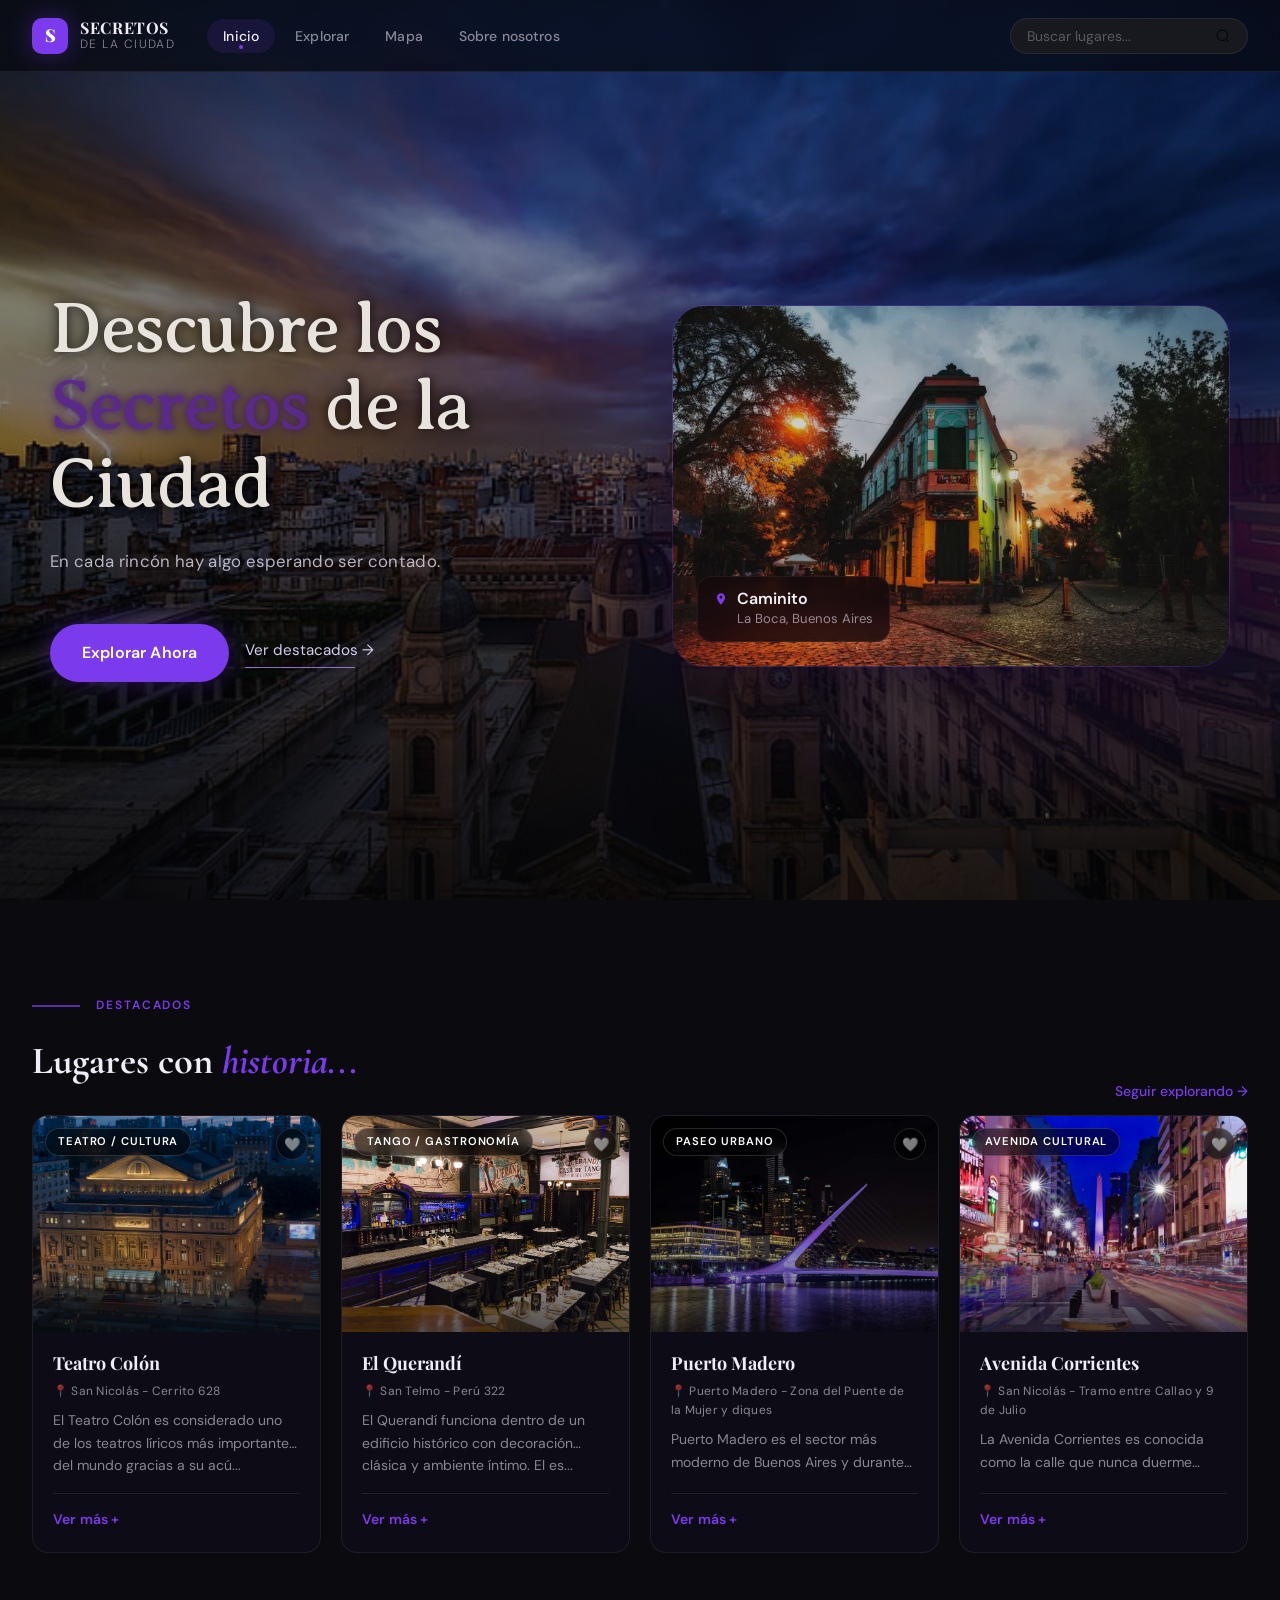
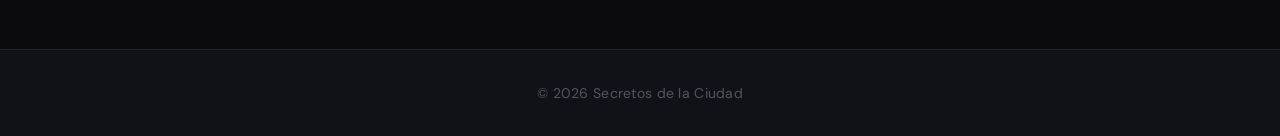
==== index.html @ b1a50df4 "chore: import academic project base for Edinburgh adaptation" ====
<!DOCTYPE html>
<html lang="es">
<head>
    <meta charset="UTF-8">
    <meta name="viewport" content="width=device-width, initial-scale=1.0">
    <title>Secretos de la Ciudad | Inicio</title>
    <link rel="stylesheet" href="./styles/global.css">
    <link rel="stylesheet" href="./styles/hero.css">
    <link rel="stylesheet" href="./styles/carousel.css">
    <link rel="stylesheet" href="./styles/modal.css">
    <link rel="icon" href="assets/favicon(2).svg" type="image/svg+xml">
</head>
<body>

  <!-- ===== HEADER / NAV PRINCIPAL ===== -->
  <header class="site-header">
    <a href="/" class="brand" aria-label="Ir al inicio — Secretos de la Ciudad">
      <span class="brand__icon" aria-hidden="true"></span>
      <span class="brand__name">
        <strong>Secretos</strong>
        <span>de la Ciudad</span>
      </span>
    </a>

    <!-- ===== Navegación principal ===== -->
    <nav class="main-nav" aria-label="Navegación principal">
      
      <ul class="main-nav__list">
        <li><a href="index.html" class="main-nav__link main-nav__link--active" aria-current="page">Inicio</a></li>
        <li><a href="pages/places.html" class="main-nav__link">Explorar</a></li>
        <li><a href="pages/map.html" class="main-nav__link">Mapa</a></li>
        <li><a href="pages/about.html" class="main-nav__link">Sobre nosotros</a></li>
      </ul>
    </nav>

    <!-- ===== Barra de búsqueda ===== -->
    <form class="site-search" role="search" action="#" method="get">

      <label for="search-input" class="sr-only">Buscar lugares</label>
      <input
        id="search-input"
        type="search"
        name="q"
        class="site-search__input"
        placeholder="Buscar lugares..."
        autocomplete="off"
      />
      <button type="submit" class="site-search__btn" aria-label="Buscar">
        <span class="icon icon--search" aria-hidden="true"></span>
      </button>
    </form>
  </header>

  
  <main class="site-layout">
 
    <!-- ═══ HERO ═══ -->
    <section class="hero">
      <img class="hero__bg"
      src="./assets/images/hero-bg.jpg"
      alt=""
      aria-hidden="true"
      />
      <span class="hero__overlay hero__overlay--dark" aria-hidden="true"></span>
      <span class="hero__overlay hero__overlay--purple" aria-hidden="true"></span>
 
      <article class="hero__container">
        <header class="hero__content">
          <h1 class="hero__title">
            Descubre los <em class="hero__title-highlight">Secretos</em> de la Ciudad
          </h1>
 
          <p class="hero__description">
             En cada rincón hay algo esperando ser contado.
          </p>
 
          <nav class="hero__actions" aria-label="Acciones principales">
            <a href="/pages/places.html" class="hero__btn hero__btn--primary">
              Explorar Ahora
            </a>
            <a href="#lugares-destacados" class="hero__link">
              Ver destacados →
            </a>
          </nav>
        </header>

        <figure class="hero__visual">
          <img
            class="hero__card-image"
            src="./assets/images/caminito.jpg"
            alt="Vista nocturna de esquina emblemática de Caminito, La Boca, Buenos Aires">
          
          <figcaption class="hero__card-info">
            <svg class="hero__card-icon" xmlns="http://www.w3.org/2000/svg" viewBox="0 0 24 24" fill="currentColor" width="14" height="14" aria-hidden="true">
              <path d="M12 2C8.13 2 5 5.13 5 9c0 5.25 7 13 7 13s7-7.75 7-13c0-3.87-3.13-7-7-7zm0 9.5c-1.38 0-2.5-1.12-2.5-2.5s1.12-2.5 2.5-2.5 2.5 1.12 2.5 2.5-1.12 2.5-2.5 2.5z"/>
            </svg>
            <h2>
              Caminito
            </h2>
            <p> La Boca, Buenos Aires </p>
          </figcaption>

        </figure>
      </article>
    </section>
 
    <!-- ═══ FEATURED ═══ -->
    <section class="featured" id="lugares-destacados">
      <article class="featured__container">

        <header class="featured__eyebrow">
          <hr class="featured__eyebrow-line" aria-hidden="true" />
          <span class="featured__eyebrow-label">Destacados</span>
        </header>
 
        <header class="featured__heading">
          <h2 class="featured__title">
            Lugares con <em class="featured__title-highlight">historia...</em>
          </h2>
          <a class="featured__cta" href="/pages/places.html" role="button">Seguir explorando →</a>
        </header>
 
        <nav class="featured__carousel" aria-label="Carrusel de lugares">
          <button class="featured__carousel-btn featured__carousel-btn--prev" id="carousel-prev" aria-label="Anterior" disabled>
            <svg xmlns="http://www.w3.org/2000/svg" viewBox="0 0 24 24" fill="none" stroke="currentColor" stroke-width="2.5" width="18" height="18" aria-hidden="true"><polyline points="15 18 9 12 15 6"/></svg>
          </button>
          <div
              class="featured__grid"
              id="contenedor-cards-index"
            ></div>
          <button class="featured__carousel-btn featured__carousel-btn--next" id="carousel-next" aria-label="Siguiente">
            <svg xmlns="http://www.w3.org/2000/svg" viewBox="0 0 24 24" fill="none" stroke="currentColor" stroke-width="2.5" width="18" height="18" aria-hidden="true"><polyline points="9 18 15 12 9 6"/></svg>
          </button>
        </nav>
      </article>
    </section>
    
  </main>
  
    <div
      class="place-modal"
      id="placeModal"
      role="dialog"
      aria-modal="true"
      aria-hidden="true"
    >
      <div class="place-modal__content" id="placeModalContent"></div>
    </div>
  <!-- ===== FOOTER ===== -->
  <footer class="site-footer">
    <p class="site-footer__copy">
      &copy; <time datetime="2026">2026</time> Secretos de la Ciudad
    </p>
  </footer>

<script src="./scripts/places.js"></script>
<script src="./scripts/places-modal.js"></script>
<script src="./scripts/search-bar.js"></script>
</body>
</html>
---- styles/global.css ----
/* ────────────────────────────────────────────────────────────
   0. FUENTES
   ──────────────────────────────────────────────────────────── */
@import url('https://fonts.googleapis.com/css2?family=Playfair+Display:ital,wght@0,700;0,900;1,700&family=DM+Sans:wght@300;400;500;600&family=Special+Elite&family=Averia+Serif+Libre&family=Cormorant+Garamond:wght@400;500;600;700&family=Alegreya:wght@400;500;700&display=swap');

/* ────────────────────────────────────────────────────────────
   1. CUSTOM PROPERTIES (Design Tokens)
   ──────────────────────────────────────────────────────────── */
:root {
  /* Colores */
  --color-bg:          #0a0a0f;
  --color-surface:     #111118;
  --color-surface-2:   #18181f;
  --color-border:      rgba(255, 255, 255, 0.07);

  --color-purple:      #7c3aed;
  --color-purple-mid:  #6d28d9;
  --color-purple-glow: rgba(124, 58, 237, 0.35);
  --color-purple-soft: rgba(124, 58, 237, 0.12);

  --color-text:        #f0edf8;
  --color-text-muted:  rgba(240, 237, 248, 0.55);
  --color-text-faint:  rgba(240, 237, 248, 0.30);

  --color-white:       #ffffff;

  /* Tipografía */
  --font-display: 'Playfair Display', Georgia, serif;
  --font-body:    'DM Sans', sans-serif;

  --text-xs:   0.75rem;
  --text-sm:   0.875rem;
  --text-base: 1rem;
  --text-lg:   1.125rem;
  --text-xl:   1.25rem;
  --text-2xl:  1.5rem;
  --text-3xl:  1.875rem;
  --text-4xl:  2.25rem;
  --text-5xl:  3rem;
  --text-6xl:  4rem;

  /* Espaciado */
  --space-1:  0.25rem;
  --space-2:  0.5rem;
  --space-3:  0.75rem;
  --space-4:  1rem;
  --space-5:  1.25rem;
  --space-6:  1.5rem;
  --space-8:  2rem;
  --space-10: 2.5rem;
  --space-12: 3rem;
  --space-16: 4rem;
  --space-20: 5rem;
  --space-24: 6rem;

  /* Bordes */
  --radius-sm: 6px;
  --radius-md: 10px;
  --radius-lg: 16px;
  --radius-xl: 24px;
  --radius-full: 9999px;

  /* Sombras */
  --shadow-sm:     0 1px 3px rgba(0, 0, 0, 0.4);
  --shadow-md:     0 4px 16px rgba(0, 0, 0, 0.5);
  --shadow-lg:     0 8px 32px rgba(0, 0, 0, 0.6);
  --shadow-purple: 0 0 24px var(--color-purple-glow);

  /* Transiciones */
  --transition-fast:   150ms ease;
  --transition-base:   250ms ease;
  --transition-slow:   400ms ease;

  /* Layout */
  --max-width:    1280px;
  --header-h:     72px;
}

/* ────────────────────────────────────────────────────────────
   2. RESET & BASE
   ──────────────────────────────────────────────────────────── */
*, *::before, *::after {
  box-sizing: border-box;
  margin: 0;
  padding: 0;
}

html {
  scroll-behavior: smooth;
  -webkit-font-smoothing: antialiased;
  -moz-osx-font-smoothing: grayscale;
}

body {
  background-color: var(--color-bg);
  color: var(--color-text);
  font-family: var(--font-body);
  font-size: var(--text-base);
  line-height: 1.6;
  min-height: 100vh;
}

img, video, svg {
  display: block;
  max-width: 100%;
}

a {
  color: inherit;
  text-decoration: none;
}

ul, ol {
  list-style: none;
}

button {
  cursor: pointer;
  border: none;
  background: none;
  font-family: inherit;
  color: inherit;
}

address {
  font-style: normal;
}

/* Accesibilidad: ocultar visualmente pero mantener para lectores de pantalla */
.sr-only {
  position: absolute;
  width: 1px;
  height: 1px;
  padding: 0;
  overflow: hidden;
  clip: rect(0, 0, 0, 0);
  white-space: nowrap;
  border: 0;
}

/* ────────────────────────────────────────────────────────────
   3. LAYOUT COMPARTIDO
   ──────────────────────────────────────────────────────────── */
.site-layout {
  display: flex;
  flex-direction: column;
  gap: 0;
}

.container {
  width: 100%;
  max-width: var(--max-width);
  margin-inline: auto;
  padding-inline: var(--space-6);
}

/* ────────────────────────────────────────────────────────────
   4. SITE HEADER (compartido en todas las páginas)
   ──────────────────────────────────────────────────────────── */
.site-header {
  position: fixed;
  top: 0;
  left: 0;
  right: 0;
  z-index: 100;
  height: var(--header-h);
  display: flex;
  align-items: center;
  gap: var(--space-8);
  padding-inline: var(--space-8);
  background: rgba(10, 10, 15, 0.75);
  backdrop-filter: blur(18px) saturate(1.4);
  -webkit-backdrop-filter: blur(18px) saturate(1.4);
  border-bottom: 1px solid var(--color-border);
}

/* ── Brand / Logo ── */
.brand {
  display: flex;
  align-items: center;
  gap: var(--space-3);
  flex-shrink: 0;
  transition: opacity var(--transition-base);
}
.brand:hover { opacity: 0.85; }

.brand__icon {
  width: 36px;
  height: 36px;
  border-radius: var(--radius-md);
  background: var(--color-purple);
  display: flex;
  align-items: center;
  justify-content: center;
  font-size: var(--text-lg);
  font-weight: 700;
  color: var(--color-white);
  font-family: var(--font-display);
  box-shadow: var(--shadow-purple);
  /* Letra "S" como contenido generado */
  position: relative;
}
.brand__icon::after {
  content: 'S';
  position: absolute;
  font-family: var(--font-display);
  font-weight: 900;
  font-size: 1.1rem;
  color: white;
}

.brand__name {
  display: flex;
  flex-direction: column;
  line-height: 1.15;
}
.brand__name strong {
  font-family: var(--font-display);
  font-size: var(--text-base);
  font-weight: 700;
  color: var(--color-text);
  text-transform: uppercase;
  letter-spacing: 0.04em;
}
.brand__name span {
  font-size: var(--text-xs);
  font-weight: 300;
  color: var(--color-text-muted);
  letter-spacing: 0.12em;
  text-transform: uppercase;
}

/* ── Navegación principal ── */
.main-nav {
  flex: 1;
}
.main-nav__list {
  display: flex;
  align-items: center;
  gap: var(--space-1);
}
.main-nav__link {
  padding: var(--space-2) var(--space-4);
  border-radius: var(--radius-full);
  font-size: var(--text-sm);
  font-weight: 500;
  color: var(--color-text-muted);
  transition: color var(--transition-base), background var(--transition-base);
  letter-spacing: 0.01em;
}
.main-nav__link:hover {
  color: var(--color-text);
  background: var(--color-purple-soft);
}
.main-nav__link--active {
  color: var(--color-text);
  background: var(--color-purple-soft);
  position: relative;
}
.main-nav__link--active::after {
  content: '';
  position: absolute;
  bottom: 4px;
  left: 50%;
  transform: translateX(-50%);
  width: 4px;
  height: 4px;
  border-radius: 50%;
  background: var(--color-purple);
}

/* ── Barra de búsqueda ── */
.site-search {
  display: flex;
  align-items: center;
  gap: var(--space-2);
  background: var(--color-surface-2);
  border: 1px solid var(--color-border);
  border-radius: var(--radius-full);
  padding: var(--space-2) var(--space-4);
  transition: border-color var(--transition-base), box-shadow var(--transition-base);
  margin-left: auto;
}
.site-search:focus-within {
  border-color: var(--color-purple);
  box-shadow: 0 0 0 3px var(--color-purple-soft);
}
.site-search__input {
  background: none;
  border: none;
  outline: none;
  color: var(--color-text);
  font-family: var(--font-body);
  font-size: var(--text-sm);
  width: 180px;
}
.site-search__input::placeholder {
  color: var(--color-text-faint);
}
.site-search__btn {
  display: flex;
  align-items: center;
  color: var(--color-text-muted);
  transition: color var(--transition-base);
}
.site-search__btn:hover { color: var(--color-purple); }

.icon--search::before {
  content: '';
  display: block;
  width: 16px;
  height: 16px;
  background-image: url("data:image/svg+xml,%3Csvg xmlns='http://www.w3.org/2000/svg' viewBox='0 0 24 24' fill='none' stroke='currentColor' stroke-width='2'%3E%3Ccircle cx='11' cy='11' r='8'/%3E%3Cpath d='m21 21-4.35-4.35'/%3E%3C/svg%3E");
  background-size: contain;
  background-repeat: no-repeat;
  opacity: 0.6;
}

/* ────────────────────────────────────────────────────────────
   5. SITE FOOTER (compartido en todas las páginas)
   ──────────────────────────────────────────────────────────── */
.site-footer {
  border-top: 1px solid var(--color-border);
  padding: var(--space-8) var(--space-8);
  display: flex;
  align-items: center;
  justify-content: center;
  background: var(--color-surface);
}

.site-footer__copy {
  font-size: var(--text-sm);
  color: var(--color-text-faint);
  letter-spacing: 0.02em;
}

/* ────────────────────────────────────────────────────────────
   9. UTILIDADES GENERALES
   ──────────────────────────────────────────────────────────── */

/* Divisor con degradado */
.divider {
  border: none;
  height: 1px;
  background: linear-gradient(to right, transparent, var(--color-border), transparent);
  margin: var(--space-16) 0;
}

/* Pill / tag genérico */
.pill {
  display: inline-flex;
  align-items: center;
  gap: var(--space-1);
  padding: var(--space-1) var(--space-3);
  border-radius: var(--radius-full);
  font-size: var(--text-xs);
  font-weight: 500;
  background: var(--color-purple-soft);
  color: var(--color-purple);
  border: 1px solid rgba(124, 58, 237, 0.25);
}

/* Botón primario genérico */
.btn-primary {
  display: inline-flex;
  align-items: center;
  gap: var(--space-2);
  padding: var(--space-3) var(--space-6);
  border-radius: var(--radius-full);
  background: var(--color-purple);
  color: var(--color-white);
  font-size: var(--text-sm);
  font-weight: 600;
  transition: background var(--transition-base), transform var(--transition-base), box-shadow var(--transition-base);
  box-shadow: var(--shadow-purple);
}
.btn-primary:hover {
  background: #8b44ff;
  transform: translateY(-1px);
  box-shadow: 0 0 28px rgba(124, 58, 237, 0.5);
}

/* Botón secundario genérico */
.btn-secondary {
  display: inline-flex;
  align-items: center;
  gap: var(--space-2);
  padding: var(--space-3) var(--space-6);
  border-radius: var(--radius-full);
  background: transparent;
  color: var(--color-text);
  font-size: var(--text-sm);
  font-weight: 600;
  border: 1px solid var(--color-border);
  transition: background var(--transition-base), border-color var(--transition-base);
}
.btn-secondary:hover {
  background: var(--color-surface-2);
  border-color: rgba(255, 255, 255, 0.18);
}

/* Sección genérica */
.section {
  padding-block: var(--space-24);
}

/* Page heading genérico para páginas interiores */
.page-header {
  padding-top: calc(var(--header-h) + var(--space-16));
  padding-bottom: var(--space-12);
  text-align: center;
}
.page-header__eyebrow {
  font-size: var(--text-xs);
  font-weight: 600;
  letter-spacing: 0.16em;
  text-transform: uppercase;
  color: var(--color-purple);
  margin-bottom: var(--space-3);
}
.page-header__title {
  font-family: var(--font-display);
  font-size: clamp(2rem, 5vw, 3.5rem);
  font-weight: 900;
  color: var(--color-text);
  line-height: 1.1;
}
.page-header__title em {
  font-style: italic;
  color: var(--color-purple);
}
.page-header__desc {
  margin-top: var(--space-4);
  font-size: var(--text-lg);
  color: var(--color-text-muted);
  max-width: 560px;
  margin-inline: auto;
  line-height: 1.7;
}

/* ────────────────────────────────────────────────────────────
   10. SCROLLBAR PERSONALIZADA
   ──────────────────────────────────────────────────────────── */
::-webkit-scrollbar        { width: 6px; }
::-webkit-scrollbar-track  { background: var(--color-bg); }
::-webkit-scrollbar-thumb  { background: rgba(124, 58, 237, 0.4); border-radius: 3px; }
::-webkit-scrollbar-thumb:hover { background: var(--color-purple); }


/* ────────────────────────────────────────────────────────────
   MEDIA QUERIES (responsive)
   ──────────────────────────────────────────────────────────── */
@media (max-width: 768px) {
  :root {
    --header-h: 60px;
  }

  .site-header {
    height: auto;
    min-height: var(--header-h);
    padding: 0.75rem 1rem;
    gap: 0.75rem;
  }

  .brand__name {
    display: none;
  }

  .main-nav {
    overflow-x: auto;
    scrollbar-width: none;
  }

  .main-nav::-webkit-scrollbar {
    display: none;
  }

  .main-nav__list {
    gap: 0;
    min-width: max-content;
  }

  .main-nav__link {
    padding: var(--space-2) var(--space-3);
    font-size: var(--text-xs);
    white-space: nowrap;
  }

  .site-search {
    display: none;
  }
}
---- styles/hero.css ----
.hero {
  position: relative;
  min-height: 100vh;
  display: flex;
  align-items: center;
  overflow: hidden;
  padding: calc(var(--header-h) + 8rem) 2rem 5rem;
  background:
    radial-gradient(circle at 78% 35%, rgba(124, 58, 237, 0.18), transparent 28%),
    linear-gradient(135deg, #050508 0%, #0b0914 48%, #170a24 100%);
}

/* Imagen de fondo */
.hero__bg {
  position: absolute;
  inset: 0;
  width: 100%;
  height: 100%;
  object-fit: cover;
  object-position: center;
  z-index: 0;
}

/* Overlays */
.hero__overlay {
  position: absolute;
  inset: 0;
  z-index: 1;
  pointer-events: none;
}

.hero__overlay--dark {
  background: linear-gradient(
    to bottom,
    rgba(5, 5, 8, 0.25) 0%,
    rgba(5, 5, 8, 0.48) 45%,
    rgba(5, 5, 8, 0.72) 100%
  );
}

.hero__overlay--purple {
  background: radial-gradient(
    ellipse 70% 50% at 85% 60%,
    rgba(124, 58, 237, 0.22) 0%,
    transparent 65%
  );
}

/* Contenedor del hero */
.hero__container {
  position: relative;
  z-index: 2;
  width: 100%;
  max-width: 1180px;
  margin: 0 auto;
  display: grid;
  grid-template-columns: 1fr 1fr;
  align-items: center;
  gap: 4rem;
  transform: translateY(-1.5rem);
}

.hero__visual {
  position: relative;
  width: 100%;
  max-width: 640px;
  justify-self: end;
  border-radius: 2rem;
  overflow: hidden;
  border: 1px solid rgba(124, 58, 237, 0.22);
  box-shadow:
    0 20px 80px rgba(0,0,0,0.55),
    0 0 40px rgba(124, 58, 237, 0.12);
}

.hero__card-image {
  width: 100%;
  height: 360px;
  object-fit: cover;
  object-position: center;
  transform: scale(1.12);
  display: block;
  filter:
    brightness(0.82)
    saturate(0.9)
    contrast(1.05);
}

.hero__card-info {
  position: absolute;
  left: 1.5rem;
  bottom: 1.5rem;

  display: grid;
  grid-template-columns: 14px auto;
  column-gap: 0.55rem;
  row-gap: 0.15rem;

  padding: 0.85rem 1rem;
  border-radius: 0.9rem;
  background: rgba(20, 8, 12, 0.78);
  backdrop-filter: blur(10px);
  border: 1px solid rgba(255,255,255,0.06);
}

.hero__card-icon {
  grid-column: 1;
  grid-row: 1;
  width: 14px;
  height: 14px;
  align-self: center;
  color: #7c3aed;
}

.hero__card-info h2 {
  grid-column: 2;
  margin: 0;
  font-size: 1rem;
  font-weight: 600;
  line-height: 1.1;
  color: #f3f0f7;
}

.hero__card-info p {
  grid-column: 2;
  margin: 0;
  font-size: 0.82rem;
  line-height: 1.3;
  color: rgba(220,215,230,0.62);
}

/* Badge de ubicación */
.hero__badge {
  display: inline-flex;
  align-items: center;
  gap: var(--space-2);
  padding: var(--space-2) var(--space-4);
  background: rgba(255, 255, 255, 0.08);
  border: 1px solid rgba(255, 255, 255, 0.15);
  border-radius: var(--radius-full);
  backdrop-filter: blur(8px);
  margin-bottom: var(--space-6);
}

.hero__badge-icon {
  display: flex;
  color: var(--color-purple);
  margin: 0;
}

.hero__badge-text {
  font-size: var(--text-xs);
  font-weight: 500;
  letter-spacing: 0.08em;
  text-transform: uppercase;
  color: var(--color-text-muted);
}

/* Título hero */
.hero__content {
  max-width: 560px;
  display: flex;
  flex-direction: column;
  align-items: flex-start;
}

.hero__title {
  font-family: "Averia Serif Libre", serif;
  font-size: clamp(2.8rem, 5.5vw, 4.8rem);
  font-weight: 500;
  line-height: 1.1;
  letter-spacing: -0.02em;
  color: #e8e3dc;
  text-shadow: 
    0 0 12px rgba(0,0,0,0.78),
    0 0 30px rgba(0,0,0,0.45);
  filter: none;
}

.hero__title-highlight {
  color: #5a2a8a;
  font-style: normal;
  text-shadow:  
    0 0 10px rgba(111, 53, 181, 0.45),
    0 0 22px rgba(111, 53, 181, 0.18),
    0 0 8px rgba(0,0,0,0.6);
}

/* Descripción hero */
.hero__description {
  font-size: 1.05rem;
  color: rgba(220, 215, 230, 0.82);
  max-width: 430px;
  line-height: 1.8;
  margin-top: 1.5rem;
  margin-bottom: 3rem;
  letter-spacing: 0.02em;
}


/* Botones hero */
.hero__actions {
  display: flex;
  align-items: center;
  gap: var(--space-4);
  flex-wrap: wrap;
  justify-content: flex-start;
}

.hero__btn {
  display: inline-flex;
  align-items: center;
  gap: var(--space-2);
  padding: var(--space-4) var(--space-8);
  border-radius: var(--radius-full);
  font-size: var(--text-base);
  font-weight: 600;
  letter-spacing: 0.01em;
  transition: transform var(--transition-base), box-shadow var(--transition-base), background var(--transition-base);
}
.hero__btn:hover { transform: translateY(-2px); }
.hero__btn:active { transform: translateY(0); }

.hero__btn--primary {
  background: var(--color-purple);
  color: var(--color-white);
  box-shadow: var(--shadow-purple), var(--shadow-md);
}
.hero__btn--primary:hover {
  background: #8b44ff;
  box-shadow: 0 0 32px rgba(124, 58, 237, 0.55), var(--shadow-lg);
}

.hero__link {
  position: relative;

  color: rgba(230, 220, 255, 0.92);

  font-size: 0.95rem;
  font-weight: 400;

  text-decoration: none;

  padding-bottom: 0.35rem;

  transition:
    color 0.25s ease,
    transform 0.25s ease;
}

.hero__link::after {
  content: "";

  position: absolute;
  left: 0;
  bottom: 0;

  width: 85%;
  height: 1px;

  background: rgba(190, 140, 255, 0.75);

  transform-origin: left;

  transition:
    transform 0.25s ease,
    opacity 0.25s ease;
}

.hero__link:hover {
  color: white;
  transform: translateX(3px);
}

.hero__link:hover::after {
  transform: scaleX(1.05);
  opacity: 1;
}

/* ────────────────────────────────────────────────────────────
   ANIMACIONES
   ──────────────────────────────────────────────────────────── */
@keyframes fadeInUp {
  from { opacity: 0; transform: translateY(20px); }
  to   { opacity: 1; transform: translateY(0); }
}
@keyframes fadeIn {
  from { opacity: 0; }
  to   { opacity: 1; }
}

/* Aplicación de animaciones */
.hero__badge    { animation: fadeIn    0.6s ease both; }
.hero__title    { animation: fadeInUp  0.7s ease 0.15s both; }
.hero__description { animation: fadeInUp 0.7s ease 0.25s both; }
.hero__actions  { animation: fadeInUp  0.7s ease 0.35s both; }

/* ────────────────────────────────────────────────────────────
   RESPONSIVE
   ──────────────────────────────────────────────────────────── */
@media (max-width: 768px) {
  .hero {
    min-height: 100vh;
    padding: 9rem 1.25rem 5rem;
  }

  .hero__container {
    min-height: calc(100vh - var(--header-h) - 11rem);
    grid-template-columns: 1fr;
    place-items: center;
    transform: none;
  }

  .hero__content {
    align-items: center;
    margin-inline: auto;
  }

  .hero__title {
    text-align: center;
    max-width: 12ch;
  }

  .hero__description {
    text-align: center;
    margin-inline: auto;
  }

  .hero__actions {
    justify-content: center;
    gap: 0.75rem;
  }

  .hero__visual {
    display: none;
  }

  .hero__btn {
    padding: 0.9rem 1.6rem;
    font-size: 0.95rem;
  }

  .hero__link {
    font-size: 0.9rem;
  }
}
---- styles/carousel.css ----
.featured {
  padding: var(--space-24) 0;
  background: var(--color-bg);
}

.featured__container {
  max-width: var(--max-width);
  margin-inline: auto;
  padding-inline: var(--space-8);
}

/* Eyebrow */
.featured__eyebrow {
  display: flex;
  align-items: center;
  gap: var(--space-4);
  margin-bottom: var(--space-6);
}
.featured__eyebrow-line {
  flex: 1;
  max-width: 48px;
  border: none;
  border-top: 2px solid var(--color-purple);
  opacity: 0.7;
}
.featured__eyebrow-label {
  font-size: var(--text-xs);
  font-weight: 600;
  letter-spacing: 0.16em;
  text-transform: uppercase;
  color: var(--color-purple);
}

/* Encabezado */
.featured__heading {
  display: flex;
  align-items: flex-end;
  justify-content: space-between;
  gap: var(--space-6);
  margin-bottom: var(--space-8);
  flex-wrap: wrap;
}

.featured__title {
  font-family: "Cormorant Garamond", serif;
  font-size: clamp(1.6rem, 3vw, 2.4rem);
  font-weight: 700;
  line-height: 1.15;
  color: var(--color-text);
  max-width: 540px;
}
.featured__title-highlight {
  font-style: italic;
  color: var(--color-purple);
}

.featured__cta {
  font-size: var(--text-sm);
  font-weight: 500;
  color: var(--color-purple);
  white-space: nowrap;
  padding-bottom: var(--space-1);
  border-bottom: 1px solid transparent;
  transition: border-color var(--transition-base), opacity var(--transition-base);
  transform: translateY(1.5rem);
}

.featured__cta:hover {
  border-color: var(--color-purple);
  opacity: 0.85;
}

/* Carrusel */
.featured__carousel {
  position: relative;
  display: flex;
  align-items: center;
  gap: var(--space-4);
}

.featured__carousel-track {
  overflow: hidden;
  flex: 1;
}

.featured__grid {
  display: grid;
  grid-template-columns: repeat(4, 1fr);
  gap: var(--space-5);
  transition: transform var(--transition-slow);
}

/* Botones carrusel */
.featured__carousel-btn {
  flex-shrink: 0;
  width: 40px;
  height: 40px;
  border-radius: 50%;
  background: var(--color-surface-2);
  border: 1px solid var(--color-border);
  display: none;
  align-items: center;
  justify-content: center;
  color: var(--color-text-muted);
  transition: background var(--transition-base), color var(--transition-base), border-color var(--transition-base);
}
.featured__carousel-btn:hover:not(:disabled) {
  background: var(--color-purple-soft);
  border-color: var(--color-purple);
  color: var(--color-purple);
}
.featured__carousel-btn:disabled {
  opacity: 0.3;
  cursor: not-allowed;
}

/* ────────────────────────────────────────────────────────────
   8. CARDS (compartidas)
   ──────────────────────────────────────────────────────────── */
.card {
  border-radius: var(--radius-lg);
  overflow: hidden;
  background: rgba(15, 13, 22, 0.92);
  border: 1px solid var(--color-border);
  transition: transform var(--transition-base), box-shadow var(--transition-base), border-color var(--transition-base);
}
.card:hover {
  transform: translateY(-6px);
  box-shadow: 
    var(--shadow-lg), 
    0 0 0 1px rgba(124, 58, 237, 0.2),
    0 0 28px rgba(124, 58, 237, 0.15);
  border-color: rgba(124, 58, 237, 0.3);
}

.card__inner {
  display: flex;
  flex-direction: column;
  height: 100%;
}

/* Media / imagen de la card */
.card__media {
  position: relative;
  aspect-ratio: 4 / 3;
  background: var(--color-surface-2);
  overflow: hidden;
  margin: 0;
  /* Placeholder cuando no hay imagen */
  background-image: linear-gradient(
    135deg,
    rgba(124, 58, 237, 0.15) 0%,
    rgba(10, 10, 15, 0.8) 100%
  );
}
.card__img {
  width: 100%;
  height: 100%;
  object-fit: cover;
  transition: transform var(--transition-slow);
}
.card:hover .card__img { transform: scale(1.06); }

/* Degradado sobre la imagen */
.card__gradient {
  position: absolute;
  inset: 0;
  background: linear-gradient(
    to top,
    rgba(10, 10, 15, 0.7) 0%,
    transparent 60%
  );
  pointer-events: none;
}

/* Badge de categoría */
.card__badge {
  position: absolute;
  top: var(--space-3);
  left: var(--space-3);
  padding: var(--space-1) var(--space-3);
  border-radius: var(--radius-full);
  font-size: 0.7rem;
  font-weight: 600;
  letter-spacing: 0.08em;
  text-transform: uppercase;
  color: var(--color-white);
  background: rgba(0, 0, 0, 0.5);
  backdrop-filter: blur(6px);
  border: 1px solid rgba(255, 255, 255, 0.15);
}

/* Variantes de badge */
.card__badge--historico    { background: rgba(234, 88,  12, 0.75); border-color: rgba(234, 88, 12, 0.4); }
.card__badge--arte-urbano  { background: rgba(16, 185, 129, 0.75); border-color: rgba(16, 185, 129, 0.4); }
.card__badge--arquitectura { background: rgba(59, 130, 246, 0.75); border-color: rgba(59, 130, 246, 0.4); }
.card__badge--cultura      { background: rgba(124, 58, 237, 0.75); border-color: rgba(124, 58, 237, 0.4); }
.card__badge--naturaleza   { background: rgba(5, 150,  105, 0.75); border-color: rgba(5, 150, 105, 0.4); }
.card__badge--gastronomia  { background: rgba(245, 158, 11, 0.75); border-color: rgba(245, 158, 11, 0.4); }
.card__badge--misterio     { background: rgba(139, 92, 246, 0.75); border-color: rgba(139, 92, 246, 0.4); }

/* Botón bookmark */
.card__bookmark {
  position: absolute;
  top: var(--space-3);
  right: var(--space-3);
  width: 32px;
  height: 32px;
  border-radius: 50%;
  background: rgba(0, 0, 0, 0.5);
  backdrop-filter: blur(6px);
  border: 1px solid rgba(255, 255, 255, 0.12);
  display: flex;
  align-items: center;
  justify-content: center;
  color: var(--color-text-muted);
  transition: color var(--transition-base), background var(--transition-base);
}
.card__bookmark:hover,
.card__bookmark--saved {
  color: var(--color-purple);
  background: var(--color-purple-soft);
}
.card__bookmark-icon { display: block; }

/* Cuerpo de la card */
.card__body {
  padding: var(--space-5);
  display: flex;
  flex-direction: column;
  gap: var(--space-2);
  flex: 1;
}
.card__title {
  font-family: var(--font-display);
  font-size: var(--text-lg);
  font-weight: 700;
  color: var(--color-text);
  line-height: 1.25;
}
.card__location {
  display: flex;
  align-items: center;
  gap: var(--space-1);
}
.card__location-icon { color: var(--color-purple); flex-shrink: 0; }
.card__location-text {
  font-size: var(--text-xs);
  color: var(--color-text-muted);
  letter-spacing: 0.02em;
}
.card__description {
  font-size: var(--text-sm);
  color: var(--color-text-muted);
  line-height: 1.6;
  display: -webkit-box;
  -webkit-line-clamp: 2;
  -webkit-box-orient: vertical;
  overflow: hidden;
  flex: 1;
}

/* Footer de la card */
.card__footer {
  margin-top: var(--space-3);
  padding-top: var(--space-3);
  border-top: 1px solid var(--color-border);
}
.card__btn {
  font-size: var(--text-sm);
  font-weight: 600;
  color: var(--color-purple);
  padding: 0;
  background: none;
  border: none;
  transition: opacity var(--transition-fast);
  letter-spacing: 0.01em;
}
.card__btn::after { content: ''; }
.card__btn:hover { opacity: 0.75; }

/* ────────────────────────────────────────────────────────────
   9. MEDIA QUERIES
   ──────────────────────────────────────────────────────────── */
@media (max-width: 1024px) {
  .featured__grid {
    grid-template-columns: repeat(2, 1fr);
  }
}

@media (max-width: 768px) {
  .featured {
    padding: var(--space-16) 0 var(--space-20);
  }

  .featured__container,
  .container {
    padding-inline: var(--space-4);
  }

  .featured__heading {
    flex-direction: column;
    align-items: flex-start;
    gap: var(--space-4);
  }

  .featured__title {
    font-size: clamp(2rem, 9vw, 2.8rem);
    line-height: 1.05;
  }

  .featured__grid {
    grid-template-columns: 1fr;
    gap: var(--space-6);
  }

  .featured__carousel-btn {
    display: none;
  }
}

@media (max-width: 480px) {
  .featured__grid {
    grid-template-columns: 1fr;
  }
}
---- styles/modal.css ----
.place-modal {
  position: fixed;
  inset: 0;
  z-index: 9999;

  display: none;
  place-items: center;

  padding: 2rem;
  background: rgba(5, 5, 10, 0.72);
}

.place-modal--open {
  display: grid;
}

.place-modal__content {
  width: min(92vw, 1100px);
  max-height: 82vh;
  overflow-y: auto;
  position: relative;
  background: #111018;
  border: 1px solid rgba(124, 58, 237, 0.35);
  border-radius: 1.5rem;
  padding: 2rem;
}

.place-detail__close {
  position: absolute;
  top: 1.25rem;
  right: 1.25rem;
  color: var(--color-purple);
  background: transparent;
  border: none;
  font-size: 2rem;
  font-weight: 700;
  line-height: 1;
  cursor: pointer;
}

.place-detail {
  display: grid;
  grid-template-columns: minmax(260px, 42%) 1fr;
  gap: 2rem;
  align-items: start;
}

.place-detail__favorite {
  position: absolute;
  top: 1rem;
  left: 1rem;
  z-index: 2;

  padding: 0.5rem 0.85rem;
  border-radius: var(--radius-full);
  background: rgba(0, 0, 0, 0.55);
  color: var(--color-text);
  border: 1px solid rgba(255, 255, 255, 0.14);
  backdrop-filter: blur(8px);
}

.place-detail__image {
  position: relative;
}

.place-detail__img {
  width: 100%;
  height: 100%;
  object-fit: cover;
  display: block;
}

.place-detail__info {
  display: flex;
  flex-direction: column;
  height: 100%;
}

.place-detail__info h2 {
  margin-bottom: 0.75rem;
}

.place-detail__meta {
  margin-top: auto;
}

.place-detail__meta p {
  margin: 0;
}


/*Responsive*/
@media (max-width: 768px) {
  .place-modal {
    padding: 1rem;
  }

  .place-modal__content {
    width: 100%;
    max-height: 90vh;
    padding: 1rem;
  }

  .place-detail {
    grid-template-columns: 1fr;
    gap: 1.25rem;
  }

  .place-detail__img {
    max-height: 280px;
    border-radius: 1rem;
  }

  .place-detail__favorite {
    top: 0.75rem;
    left: 0.75rem;
  }

  .place-detail__close {
    top: 0.75rem;
    right: 0.75rem;
    font-size: 1.6rem;
    z-index: 10;
  }

  .place-detail__info h2 {
    font-size: 1.8rem;
    margin-bottom: 0.5rem;
  }

  .place-detail__info {
  font-size: 0.92rem;
  line-height: 1.6;
}
}
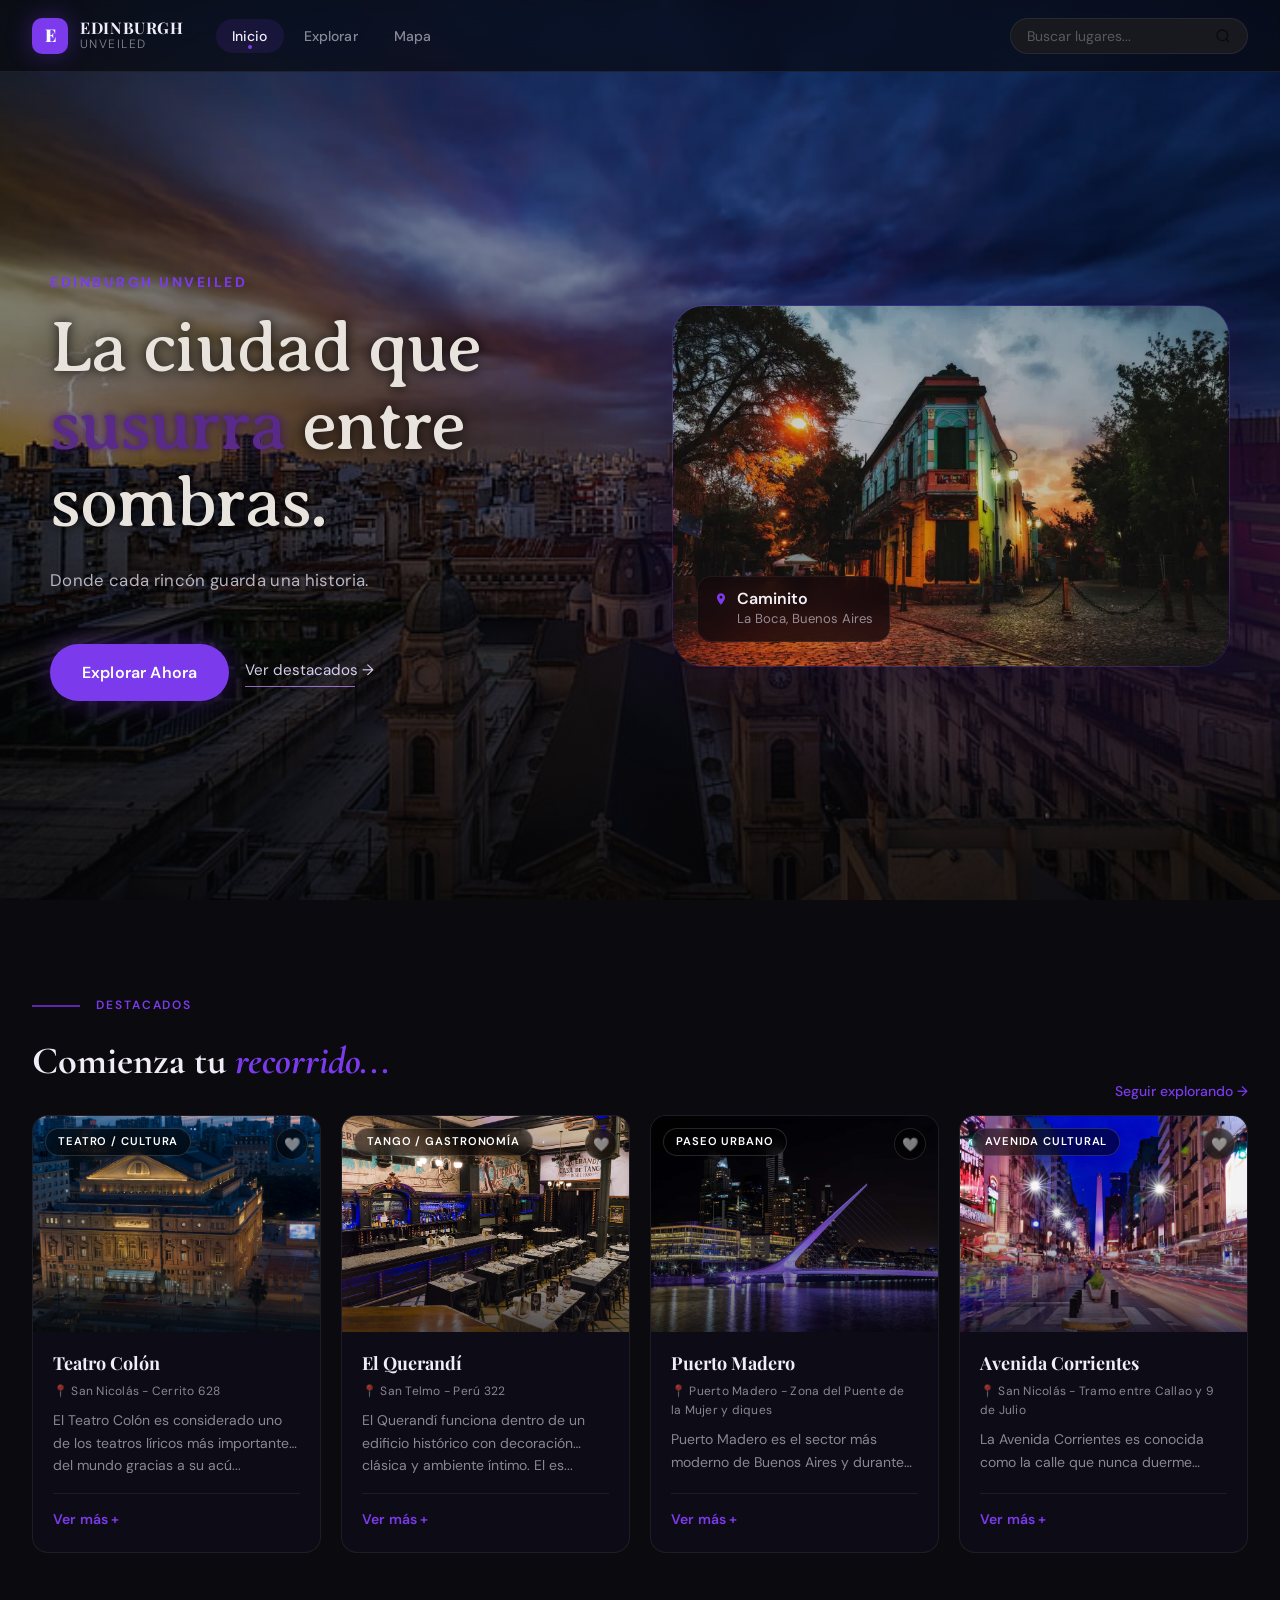
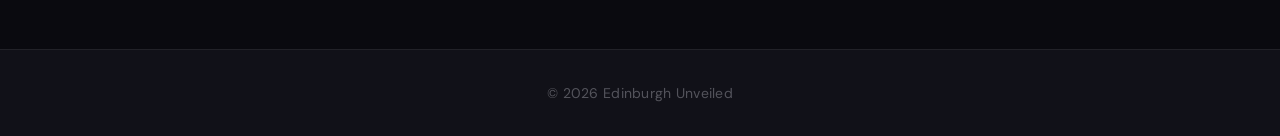
==== commit e53420ef: "refactor: update project identity and navigation" ====
--- a/index.html
+++ b/index.html
@@ -3,7 +3,7 @@
 <head>
     <meta charset="UTF-8">
     <meta name="viewport" content="width=device-width, initial-scale=1.0">
-    <title>Secretos de la Ciudad | Inicio</title>
+    <title>Edinburgh Unveiled | Inicio</title>
     <link rel="stylesheet" href="./styles/global.css">
     <link rel="stylesheet" href="./styles/hero.css">
     <link rel="stylesheet" href="./styles/carousel.css">
@@ -14,11 +14,11 @@
 
   <!-- ===== HEADER / NAV PRINCIPAL ===== -->
   <header class="site-header">
-    <a href="/" class="brand" aria-label="Ir al inicio — Secretos de la Ciudad">
+    <a href="/" class="brand" aria-label="Ir al inicio — Edinburgh Unveiled">
       <span class="brand__icon" aria-hidden="true"></span>
       <span class="brand__name">
-        <strong>Secretos</strong>
-        <span>de la Ciudad</span>
+        <strong>Edinburgh</strong>
+        <span>Unveiled</span>
       </span>
     </a>
 
@@ -29,7 +29,6 @@
         <li><a href="index.html" class="main-nav__link main-nav__link--active" aria-current="page">Inicio</a></li>
         <li><a href="pages/places.html" class="main-nav__link">Explorar</a></li>
         <li><a href="pages/map.html" class="main-nav__link">Mapa</a></li>
-        <li><a href="pages/about.html" class="main-nav__link">Sobre nosotros</a></li>
       </ul>
     </nav>
 
@@ -66,12 +65,13 @@
  
       <article class="hero__container">
         <header class="hero__content">
+          <p class="hero__eyebrow">Edinburgh Unveiled</p>
           <h1 class="hero__title">
-            Descubre los <em class="hero__title-highlight">Secretos</em> de la Ciudad
+            La ciudad que <em class="hero__title-highlight">susurra</em> entre sombras. 
           </h1>
  
           <p class="hero__description">
-             En cada rincón hay algo esperando ser contado.
+             Donde cada rincón guarda una historia.
           </p>
  
           <nav class="hero__actions" aria-label="Acciones principales">
@@ -115,7 +115,7 @@
  
         <header class="featured__heading">
           <h2 class="featured__title">
-            Lugares con <em class="featured__title-highlight">historia...</em>
+            Comienza tu  <em class="featured__title-highlight">recorrido...</em>
           </h2>
           <a class="featured__cta" href="/pages/places.html" role="button">Seguir explorando →</a>
         </header>
@@ -149,7 +149,7 @@
   <!-- ===== FOOTER ===== -->
   <footer class="site-footer">
     <p class="site-footer__copy">
-      &copy; <time datetime="2026">2026</time> Secretos de la Ciudad
+      &copy; <time datetime="2026">2026</time> Edinburgh Unveiled
     </p>
   </footer>
 
--- a/styles/global.css
+++ b/styles/global.css
@@ -12,6 +12,7 @@
   --color-surface:     #111118;
   --color-surface-2:   #18181f;
   --color-border:      rgba(255, 255, 255, 0.07);
+  --color-border-strong: rgba(124, 58, 237, 0.45);
 
   --color-purple:      #7c3aed;
   --color-purple-mid:  #6d28d9;
@@ -201,7 +202,7 @@
   position: relative;
 }
 .brand__icon::after {
-  content: 'S';
+  content: 'E';
   position: absolute;
   font-family: var(--font-display);
   font-weight: 900;
--- a/styles/hero.css
+++ b/styles/hero.css
@@ -58,6 +58,15 @@
   align-items: center;
   gap: 4rem;
   transform: translateY(-1.5rem);
+}
+
+.hero__eyebrow {
+  margin-bottom: var(--space-4);
+  color: var(--color-purple);
+  font-size: var(--text-sm);
+  font-weight: 700;
+  letter-spacing: 0.18em;
+  text-transform: uppercase;
 }
 
 .hero__visual {
